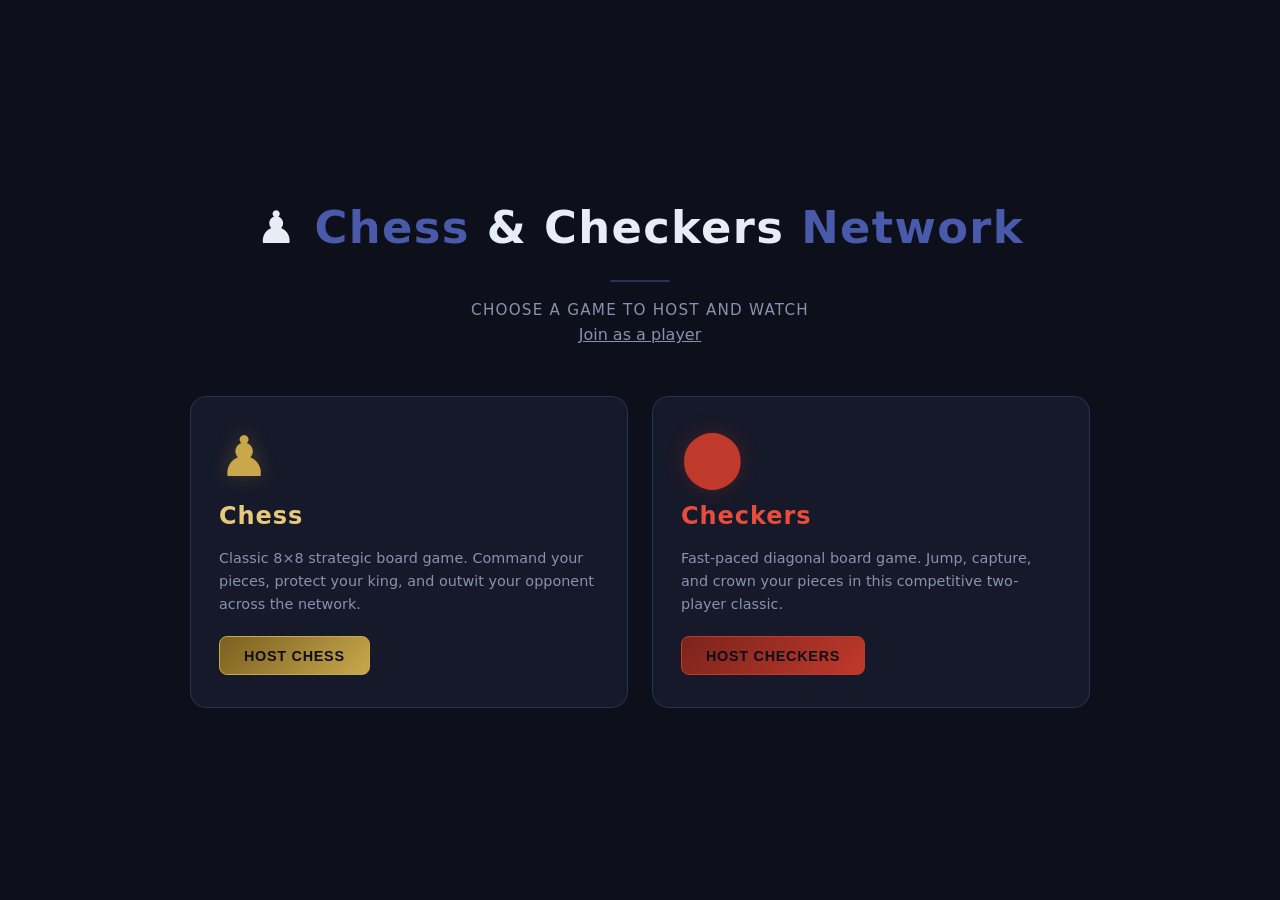
==== ui/host.html @ aafdff84 "Add separate host and player screens. Remove simulated player joins and add local address validation" ====
<!DOCTYPE html>
<html lang="en">
<head>
  <meta charset="UTF-8" />
  <meta name="viewport" content="width=device-width, initial-scale=1.0" />
  <title>Host &amp; Spectate | Chess &amp; Checkers Network</title>

  <link rel="stylesheet" href="css/layout.css" />
  <link rel="stylesheet" href="css/theme.css"  />
</head>
<body>

  <!-- PAGE 1 — Game Selection Menu -->
  <section id="page-menu" class="page page--active" aria-label="Game Selection">

    <header class="site-header">
      <h1 class="site-title">
        ♟ <span class="site-title-accent">Chess</span> &amp; Checkers
        <span class="site-title-accent">Network</span>
      </h1>
      <div class="divider"></div>
      <p class="site-subtitle">Choose a game to host and watch</p>
      <a class="page-link" href="player.html">Join as a player</a>
    </header>

    <div class="game-select-grid" role="list">

      <!-- ── Chess Card ─────────────────────────── -->
      <article id="card-chess" class="game-card game-card--chess"
               role="listitem" aria-label="Host Chess">
        <div class="card-stripe" aria-hidden="true"></div>

        <span class="card-icon" aria-hidden="true">♟</span>
        <h2 class="card-title">Chess</h2>
        <p class="card-description">
          Classic 8×8 strategic board game. Command your pieces,
          protect your king, and outwit your opponent across the network.
        </p>
        <button id="btn-chess" class="card-btn" type="button">
          Host Chess
        </button>
      </article>

      <!-- ── Checkers Card ──────────────────────── -->
      <article id="card-checkers" class="game-card game-card--checkers"
               role="listitem" aria-label="Host Checkers">
        <div class="card-stripe" aria-hidden="true"></div>

        <span class="card-icon" aria-hidden="true">⬤</span>
        <h2 class="card-title">Checkers</h2>
        <p class="card-description">
          Fast-paced diagonal board game. Jump, capture, and crown your
          pieces in this competitive two-player classic.
        </p>
        <button id="btn-checkers" class="card-btn" type="button">
          Host Checkers
        </button>
      </article>

    </div><!-- /.game-select-grid -->

  </section><!-- /#page-menu -->


  <!-- PAGE 2 — Connection Lobby -->
  <section id="page-lobby" class="page" aria-label="Player Connection Lobby">

    <div class="lobby-container">

      <!-- Lobby header (game name injected by lobby.js) -->
      <header class="lobby-header">
        <h2 class="lobby-title">
          <span id="lobby-game-name">Game</span> host lobby
        </h2>
        <div class="divider"></div>
        <p class="site-subtitle">Start the game after both players join</p>
      </header>

      <div class="connection-form">
        <label for="host-address">Game server address</label>
        <input id="host-address" type="url" placeholder="Awaiting server integration"
               aria-describedby="host-address-todo" disabled />
        <p id="host-address-todo" class="connection-status">
          <strong>TODO:</strong> Connect the host automatically and show a shareable player link.
        </p>
        <p id="host-status" class="connection-status" role="status">Disconnected</p>
      </div>

      <!-- ── Player Slots ────────────────────────────── -->
      <div class="players-panel" aria-live="polite" aria-label="Player connection status">

        <!-- Player 1 -->
        <div id="slot-p1" class="player-slot player-slot--waiting"
             role="status" aria-label="Player 1 status">
          <div id="avatar-p1" class="player-avatar player-avatar--chess"
               aria-hidden="true">♔</div>
          <span class="player-name">Player 1</span>
          <span class="player-role">White Pieces</span>
          <div class="status-pill">
            <span id="dot-p1"          class="status-dot  status-dot--waiting"></span>
            <span id="status-label-p1" class="status-label status-label--waiting">Waiting…</span>
          </div>
        </div>

        <!-- VS badge -->
        <div class="vs-badge" aria-hidden="true">VS</div>

        <!-- Player 2 -->
        <div id="slot-p2" class="player-slot player-slot--waiting"
             role="status" aria-label="Player 2 status">
          <div id="avatar-p2" class="player-avatar player-avatar--chess"
               aria-hidden="true">♚</div>
          <span class="player-name">Player 2</span>
          <span class="player-role">Black Pieces</span>
          <div class="status-pill">
            <span id="dot-p2"          class="status-dot  status-dot--waiting"></span>
            <span id="status-label-p2" class="status-label status-label--waiting">Waiting…</span>
          </div>
        </div>

      </div><!-- /.players-panel -->

      <section id="host-board" class="spectator-board" aria-label="Game board" hidden>
        <p id="host-turn"></p>
        <pre id="host-position"></pre>
      </section>

      <!-- ── Action Buttons ─────────────────────────── -->
      <div class="lobby-actions">
        <button id="btn-start-game" class="btn-start" type="button" disabled>
          Start Game
        </button>
        <button id="btn-back-menu" class="btn-back" type="button">
          Back to menu
        </button>
      </div>
      <details class="connection-log">
        <summary>Connection log</summary>
        <ol id="connection-log"></ol>
      </details>
    </div><!-- /.lobby-container -->

  </section><!-- /#page-lobby -->


  <!-- Connection errors are announced here and kept in the connection log. -->
  <div id="toast-container" class="toast-container" aria-live="polite" aria-atomic="false"></div>

  <script src="js/gameRouter.js" defer></script>
  <script src="js/menu.js"       defer></script>
  <script src="js/feedback.js"   defer></script>
  <script src="js/lobby.js"      defer></script>

  <!-- Bootstrap all controllers after DOM is ready -->
  <script defer>
    document.addEventListener('DOMContentLoaded', () => {
      GameRouter.init();
      MenuController.init();
      LobbyController.init();
    });
  </script>

</body>
</html>
---- ui/css/layout.css ----
/* ── Reset / Base ─────────────────────────────────────────────── */
*, *::before, *::after {
  box-sizing: border-box;
  margin: 0;
  padding: 0;
}

body {
  font-family: 'Segoe UI', system-ui, -apple-system, sans-serif;
  font-size: 16px;
  line-height: 1.6;
  min-height: 100vh;
  display: flex;
  flex-direction: column;
  align-items: center;
  justify-content: center;
  padding: 2rem 1rem;
}

/* ── Page Wrapper ─────────────────────────────────────────────── */
.page {
  display: none;        
  flex-direction: column;
  align-items: center;
  width: 100%;
  max-width: 900px;
  animation: fadeIn 0.3s ease;
}

.page--active {
  display: flex;
}

@keyframes fadeIn {
  from { opacity: 0; transform: translateY(12px); }
  to   { opacity: 1; transform: translateY(0);    }
}

/*Header */
.site-header {
  text-align: center;
  margin-bottom: 3rem;
}

.site-title {
  font-size: clamp(1.8rem, 4vw, 2.8rem);
  font-weight: 700;
  letter-spacing: 0.03em;
  margin-bottom: 0.4rem;
}

.site-subtitle {
  font-size: 0.95rem;
  letter-spacing: 0.08em;
  text-transform: uppercase;
}

/* Divider */
.divider {
  width: 60px;
  height: 2px;
  margin: 1rem auto;
  border-radius: 2px;
}

/*  Game Selection Grid  */
.game-select-grid {
  display: grid;
  grid-template-columns: repeat(auto-fit, minmax(280px, 1fr));
  gap: 1.5rem;
  width: 100%;
}

/* Game Card */
.game-card {
  position: relative;
  border: 1px solid;
  border-radius: 16px;
  padding: 2rem 1.75rem;
  cursor: pointer;
  transition: transform 0.2s ease, border-color 0.2s ease,
              background-color 0.2s ease, box-shadow 0.2s ease;
  overflow: hidden;
  display: flex;
  flex-direction: column;
  gap: 0.75rem;
}

.game-card:hover {
  transform: translateY(-4px);
  box-shadow: 0 8px 32px rgba(0, 0, 0, 0.4);
}

/* Top accent stripe */
.card-stripe {
  position: absolute;
  top: 0;
  left: 0;
  right: 0;
  height: 3px;
  background: transparent;
  transition: background 0.3s ease;
}

.game-card .card-icon {
  font-size: 3.5rem;
  line-height: 1;
}

.game-card .card-title {
  font-size: 1.5rem;
  font-weight: 700;
  letter-spacing: 0.04em;
}

.game-card .card-description {
  font-size: 0.9rem;
  line-height: 1.6;
  flex: 1;
}

.game-card .card-btn {
  display: inline-block;
  margin-top: 0.5rem;
  padding: 0.65rem 1.5rem;
  border-radius: 8px;
  border: 1px solid;
  font-size: 0.9rem;
  font-weight: 600;
  letter-spacing: 0.05em;
  text-transform: uppercase;
  cursor: pointer;
  transition: background 0.2s ease, box-shadow 0.2s ease;
  align-self: flex-start;
}

/* Lobby Page */
.lobby-container {
  width: 100%;
  display: flex;
  flex-direction: column;
  align-items: center;
  gap: 2rem;
}

.lobby-header {
  text-align: center;
}

.lobby-title {
  font-size: clamp(1.4rem, 3vw, 2rem);
  font-weight: 700;
  margin-bottom: 0.3rem;
}

.lobby-game-label {
  font-size: 0.85rem;
  letter-spacing: 0.1em;
  text-transform: uppercase;
}

/* Player Slots */
.players-panel {
  display: grid;
  grid-template-columns: 1fr auto 1fr;
  align-items: center;
  gap: 1.5rem;
  width: 100%;
  max-width: 700px;
}

.player-slot {
  border: 1px solid;
  border-radius: 14px;
  padding: 1.5rem 1.25rem;
  display: flex;
  flex-direction: column;
  align-items: center;
  gap: 0.75rem;
  transition: border-color 0.4s ease, background-color 0.4s ease,
              box-shadow 0.4s ease;
}

.player-slot--connected {
  box-shadow: 0 0 16px rgba(39, 174, 96, 0.2);
}

.player-avatar {
  width: 64px;
  height: 64px;
  border-radius: 50%;
  display: flex;
  align-items: center;
  justify-content: center;
  font-size: 2rem;
}

.player-name {
  font-size: 1rem;
  font-weight: 600;
}

.player-role {
  font-size: 0.75rem;
  letter-spacing: 0.08em;
  text-transform: uppercase;
}

/* Status pill */
.status-pill {
  display: flex;
  align-items: center;
  gap: 0.4rem;
  padding: 0.3rem 0.75rem;
  border-radius: 20px;
  font-size: 0.78rem;
  font-weight: 600;
}

.status-dot {
  width: 8px;
  height: 8px;
  border-radius: 50%;
  animation: pulse 1.8s infinite;
}

@keyframes pulse {
  0%, 100% { opacity: 1;   transform: scale(1);    }
  50%       { opacity: 0.5; transform: scale(0.85); }
}

.player-slot--connected .status-dot { animation: none; opacity: 1; }

/* VS badge */
.vs-badge {
  font-size: 1.2rem;
  font-weight: 800;
  letter-spacing: 0.05em;
  opacity: 0.5;
  flex-shrink: 0;
}

/* Lobby Actions */
.lobby-actions {
  display: flex;
  flex-direction: column;
  align-items: center;
  gap: 0.75rem;
  width: 100%;
  max-width: 320px;
}

.btn-start,
.btn-back {
  width: 100%;
  padding: 0.85rem 1.5rem;
  border-radius: 10px;
  border: 1px solid;
  font-size: 1rem;
  font-weight: 600;
  letter-spacing: 0.04em;
  cursor: pointer;
  transition: background 0.2s ease, box-shadow 0.2s ease,
              color 0.2s ease, border-color 0.2s ease;
}

.btn-start {
  margin-top: 0.25rem;
}

.connection-form,
.connection-log,
.spectator-board {
  width: 100%;
  max-width: 420px;
}

.connection-form {
  display: grid;
  gap: 0.5rem;
}

.connection-form input,
.connection-form select {
  width: 100%;
  padding: 0.6rem 0.75rem;
  border: 1px solid var(--color-border-glow);
  border-radius: 8px;
  font: inherit;
  color: var(--color-text-primary);
  background: var(--color-bg-secondary);
  color-scheme: dark;
}

#host-address:disabled {
  opacity: 0.55;
  cursor: not-allowed;
}

.connection-status,
.connection-log,
.page-link {
  color: var(--color-text-secondary);
}

.connection-log summary {
  cursor: pointer;
}

.connection-log ol {
  max-height: 12rem;
  overflow: auto;
  list-style: none;
  overflow-wrap: anywhere;
}

.connection-error {
  color: #ff968a;
}

.spectator-board {
  padding: 0.75rem;
  border: 1px solid var(--color-border);
  border-radius: 8px;
  background: var(--color-bg-secondary);
}

.spectator-board pre {
  overflow-x: auto;
}

/* Toast */
.toast-container {
  position: fixed;
  bottom: 1.5rem;
  right: 1.5rem;
  display: flex;
  flex-direction: column;
  gap: 0.5rem;
  z-index: 999;
}

.toast {
  padding: 0.75rem 1.25rem;
  border-radius: 10px;
  border: 1px solid;
  font-size: 0.88rem;
  max-width: min(320px, calc(100vw - 3rem));
  overflow-wrap: anywhere;
  animation: slideIn 0.3s ease;
}

@keyframes slideIn {
  from { opacity: 0; transform: translateX(30px); }
  to   { opacity: 1; transform: translateX(0);    }
}

/* Responsive */
@media (max-width: 600px) {
  .players-panel {
    grid-template-columns: 1fr;
    grid-template-rows: auto auto auto;
  }
  .vs-badge { transform: rotate(90deg); }
}
---- ui/css/theme.css ----
:root {
  /* Brand palette */
  --color-bg-primary:       #0d0f1a;   /* deep navy background          */
  --color-bg-secondary:     #161929;   /* card / panel background        */
  --color-bg-tertiary:      #1e2235;   /* hover / subtle surface         */
  --color-border:           #2b3055;   /* panel borders                  */
  --color-border-glow:      #4a5aaa;   /* focused / active borders       */

  /* Text */
  --color-text-primary:     #e8ecf4;   /* main readable text             */
  --color-text-secondary:   #8892b0;   /* subdued labels                 */
  --color-text-muted:       #4a5568;   /* disabled / placeholder         */

  /* Accent — Chess (gold) */
  --color-chess-primary:    #c9a84c;
  --color-chess-secondary:  #e8c97a;
  --color-chess-glow:       rgba(201, 168, 76, 0.25);
  --color-chess-dark:       #7a6020;

  /* Accent — Checkers (crimson) */
  --color-checkers-primary:  #c0392b;
  --color-checkers-secondary: #e74c3c;
  --color-checkers-glow:     rgba(192, 57, 43, 0.25);
  --color-checkers-dark:     #7b241c;

  /* Status colors */
  --color-status-connected:    #27ae60;
  --color-status-waiting:      #f39c12;
  --color-status-disconnected: #e74c3c;
  --color-status-connected-bg: rgba(39, 174, 96,  0.12);
  --color-status-waiting-bg:   rgba(243, 156, 18, 0.12);

  /* Interactive */
  --color-btn-hover-shadow:  rgba(74, 90, 170, 0.5);
  --color-overlay:           rgba(0, 0, 0, 0.6);
}

/* Global Base Styles (color-only rules) */
body {
  background-color: var(--color-bg-primary);
  color: var(--color-text-primary);
}

/* Menu Card Colors */
.game-card {
  background-color: var(--color-bg-secondary);
  border-color: var(--color-border);
  color: var(--color-text-primary);
}

.game-card:hover {
  border-color: var(--color-border-glow);
  background-color: var(--color-bg-tertiary);
}

/* Chess card accent */
.game-card--chess {
  --card-accent:      var(--color-chess-primary);
  --card-accent-soft: var(--color-chess-glow);
  --card-accent-dark: var(--color-chess-dark);
  --card-accent-sec:  var(--color-chess-secondary);
}

/* Checkers card accent */
.game-card--checkers {
  --card-accent:      var(--color-checkers-primary);
  --card-accent-soft: var(--color-checkers-glow);
  --card-accent-dark: var(--color-checkers-dark);
  --card-accent-sec:  var(--color-checkers-secondary);
}

.game-card .card-icon {
  color: var(--card-accent);
  text-shadow: 0 0 20px var(--card-accent-soft);
}

.game-card .card-title {
  color: var(--card-accent-sec);
}

.game-card .card-description {
  color: var(--color-text-secondary);
}

.game-card .card-btn {
  background: linear-gradient(135deg, var(--card-accent-dark), var(--card-accent));
  color: var(--color-bg-primary);
  border-color: var(--card-accent);
}

.game-card .card-btn:hover {
  background: linear-gradient(135deg, var(--card-accent), var(--card-accent-sec));
  box-shadow: 0 4px 20px var(--card-accent-soft);
}

.game-card:hover .card-stripe {
  background: linear-gradient(90deg, var(--card-accent), transparent);
}

/* Lobby / Connection Panel Colors */
.lobby-header--chess   { color: var(--color-chess-secondary);   }
.lobby-header--checkers { color: var(--color-checkers-secondary); }

.player-slot {
  background-color: var(--color-bg-secondary);
  border-color: var(--color-border);
}

.player-slot--connected {
  border-color: var(--color-status-connected);
  background-color: var(--color-status-connected-bg);
}

.player-slot--waiting {
  border-color: var(--color-status-waiting);
  background-color: var(--color-status-waiting-bg);
}

.status-dot--connected   { background-color: var(--color-status-connected);    }
.status-dot--waiting     { background-color: var(--color-status-waiting);       }
.status-dot--disconnected { background-color: var(--color-status-disconnected); }

.status-label--connected   { color: var(--color-status-connected);    }
.status-label--waiting     { color: var(--color-status-waiting);       }
.status-label--disconnected { color: var(--color-status-disconnected); }

.player-avatar--chess    { background: linear-gradient(135deg, var(--color-chess-dark),    var(--color-chess-primary));    }
.player-avatar--checkers { background: linear-gradient(135deg, var(--color-checkers-dark), var(--color-checkers-primary)); }

/* Start button — inherits the active-game accent from JS-applied class */
.btn-start {
  background: linear-gradient(135deg, #1a4a2e, #27ae60);
  color: #fff;
  border-color: var(--color-status-connected);
}

.btn-start:disabled {
  background: var(--color-bg-tertiary);
  color: var(--color-text-muted);
  border-color: var(--color-border);
  cursor: not-allowed;
}

.btn-back {
  color: var(--color-text-secondary);
  border-color: var(--color-border);
  background-color: transparent;
}

.btn-back:hover {
  color: var(--color-text-primary);
  border-color: var(--color-border-glow);
  background-color: var(--color-bg-tertiary);
}

/* Page Title */
.site-title        { color: var(--color-text-primary); }
.site-subtitle     { color: var(--color-text-secondary); }
.site-title-accent { color: var(--color-border-glow); }

/* Divider / Separator */
.divider { background-color: var(--color-border); }

/* Toast / Notification Colors */
.toast--info    { background-color: #1a2a4a; border-color: var(--color-border-glow); }
.toast--success { background-color: #1a3a2a; border-color: var(--color-status-connected); }
.toast--error   { background-color: #3a1a1a; border-color: var(--color-status-disconnected); }
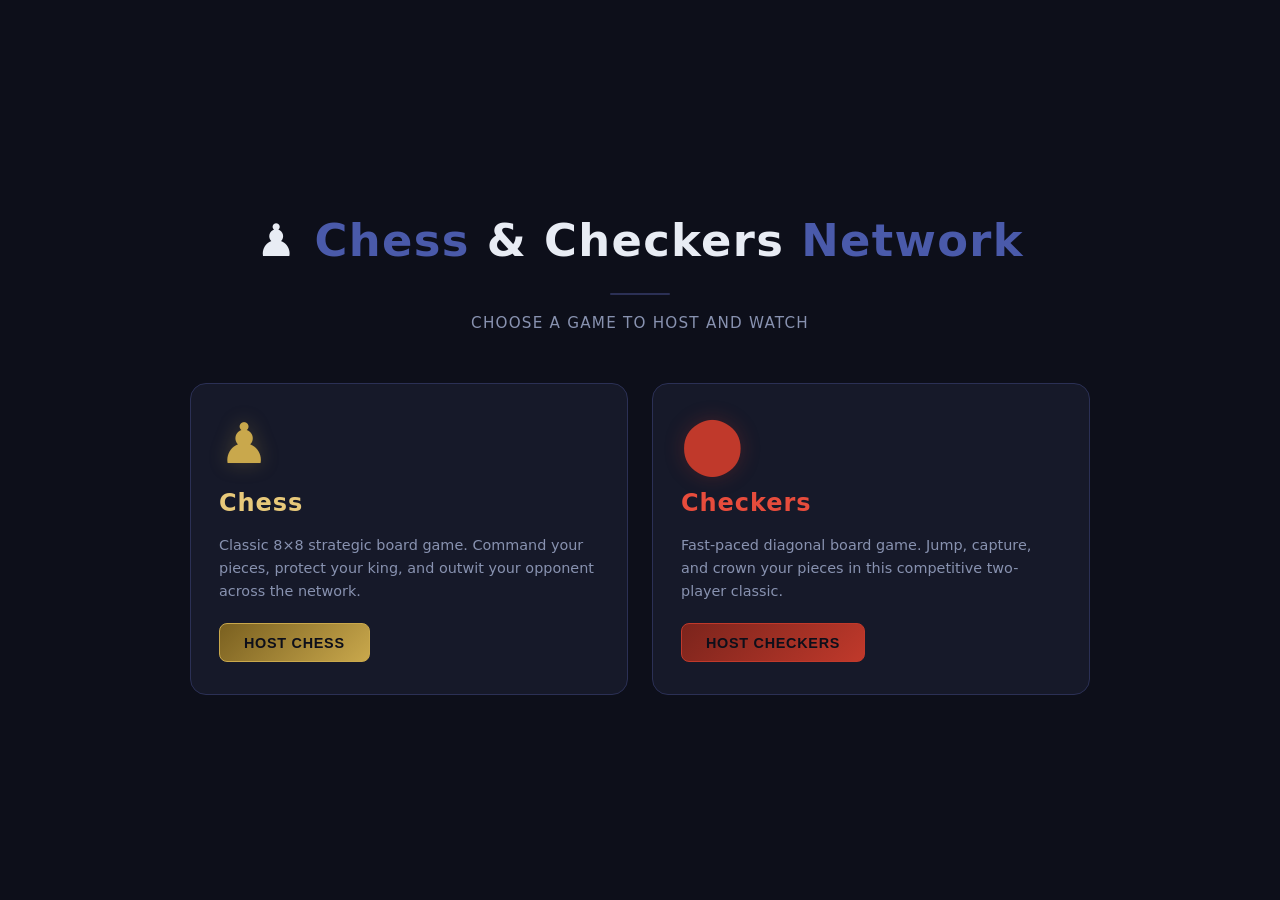
==== commit 8c85e89c: "removed player page link from host html" ====
--- a/ui/host.html
+++ b/ui/host.html
@@ -20,7 +20,6 @@
       </h1>
       <div class="divider"></div>
       <p class="site-subtitle">Choose a game to host and watch</p>
-      <a class="page-link" href="player.html">Join as a player</a>
     </header>
 
     <div class="game-select-grid" role="list">
--- a/ui/css/layout.css
+++ b/ui/css/layout.css
@@ -299,8 +299,7 @@
 }
 
 .connection-status,
-.connection-log,
-.page-link {
+.connection-log {
   color: var(--color-text-secondary);
 }
 
